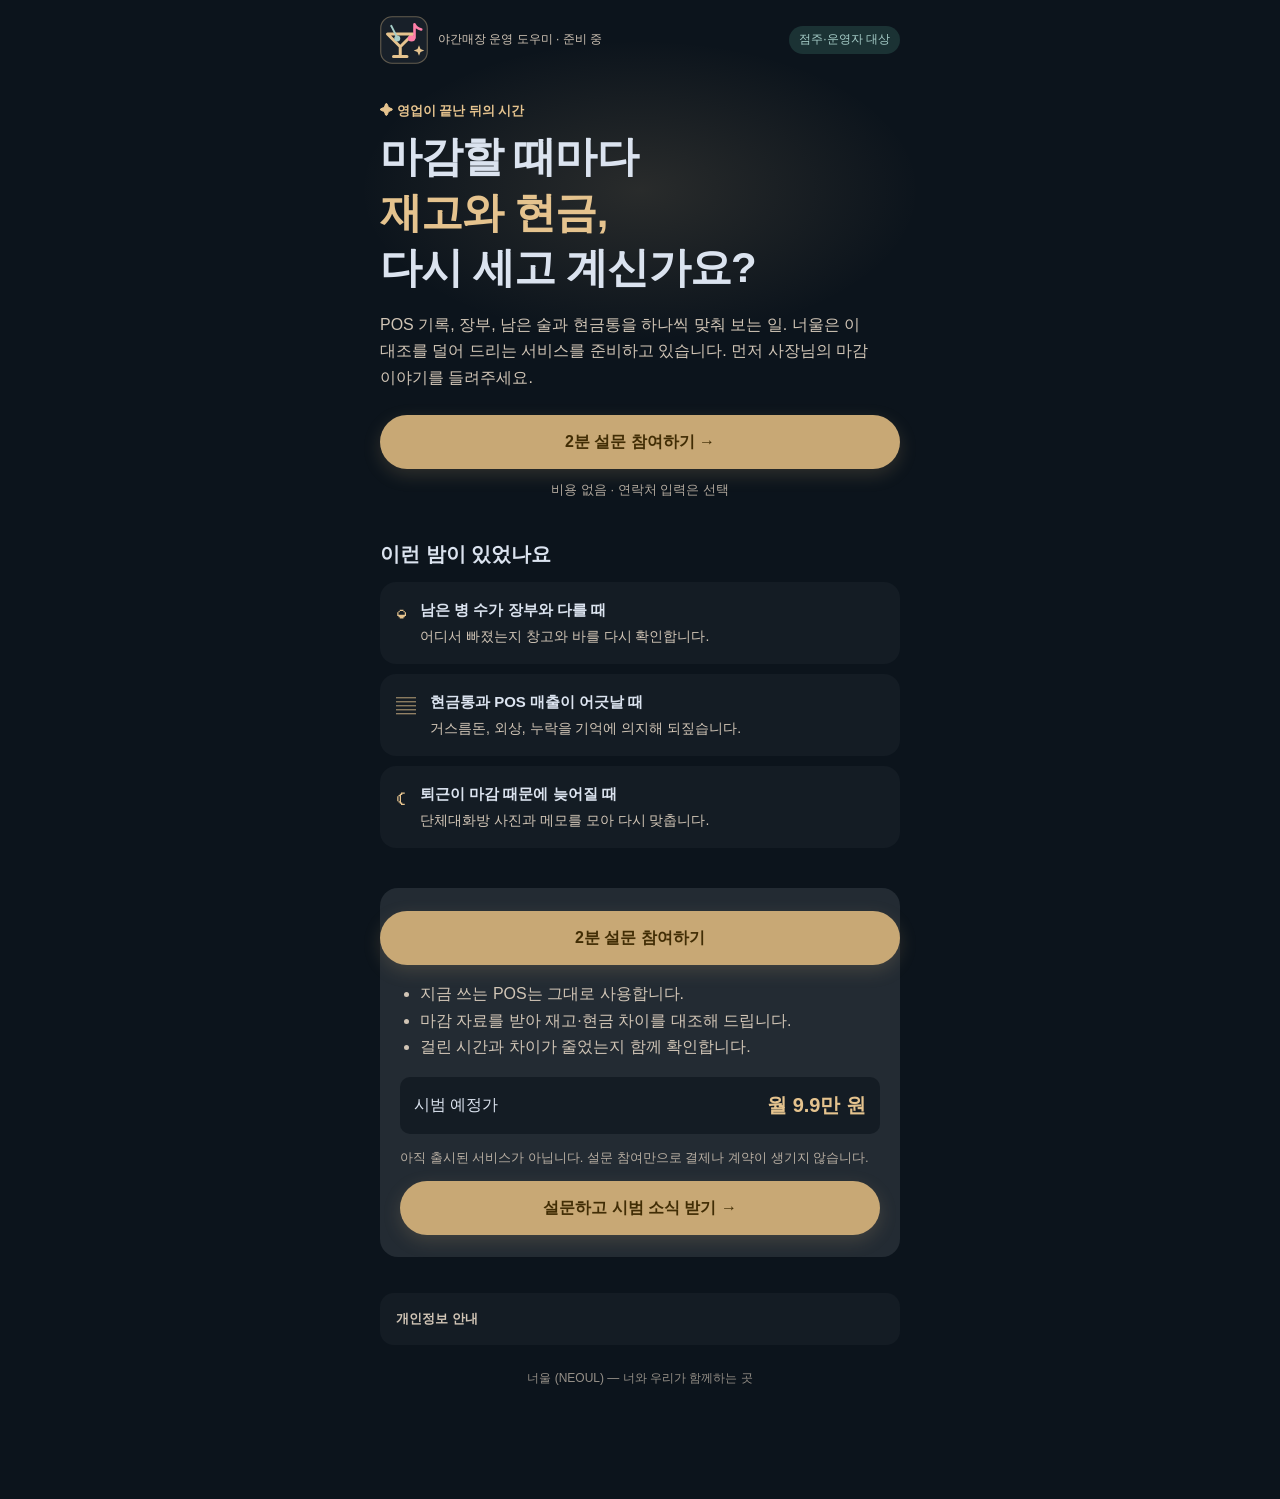
==== index.html @ 730c5564 "Shorten survey to seven questions Co-Authored-By: Claude Sonnet 5.5 <noreply@anthropic.com>" ====
<!doctype html>
<html lang="ko">
<head>
  <meta charset="utf-8">
  <meta name="viewport" content="width=device-width, initial-scale=1, viewport-fit=cover">
  <title>너울 | 야간매장 재고·현금 마감 설문</title>
  <meta name="description" content="마감 때마다 재고와 현금을 다시 세는 점주를 위한 2분 설문. 너울이 시범 서비스를 준비합니다.">
  <meta name="theme-color" content="#0c141c">
  <meta property="og:title" content="마감할 때마다 재고와 현금, 다시 세고 계신가요?">
  <meta property="og:description" content="야간매장 점주·운영자를 위한 2분 설문">
  <link rel="icon" href="logo.svg" type="image/svg+xml">
  <link rel="stylesheet" href="styles.css">
</head>
<body>
  <header class="top">
    <div class="brand">
      <img src="logo.svg" alt="너울 로고" width="48" height="48">
      <span>야간매장 운영 도우미 · 준비 중</span>
    </div>
    <span class="badge">점주·운영자 대상</span>
  </header>

  <main>
    <div id="landing">
      <section class="hero">
        <p class="eyebrow">✦ 영업이 끝난 뒤의 시간</p>
        <h1>마감할 때마다<br><em>재고와 현금,</em><br>다시 세고 계신가요?</h1>
        <p class="lead">POS 기록, 장부, 남은 술과 현금통을 하나씩 맞춰 보는 일. 너울은 이 대조를 덜어 드리는 서비스를 준비하고 있습니다. 먼저 사장님의 마감 이야기를 들려주세요.</p>
        <button type="button" class="cta" data-cta="hero">2분 설문 참여하기 →</button>
        <p class="hint">비용 없음 · 연락처 입력은 선택</p>
      </section>

      <section aria-labelledby="pain-title">
        <h2 id="pain-title">이런 밤이 있었나요</h2>
        <ul class="cards">
          <li><span aria-hidden="true">◒</span><div><h3>남은 병 수가 장부와 다를 때</h3><p>어디서 빠졌는지 창고와 바를 다시 확인합니다.</p></div></li>
          <li><span aria-hidden="true">▤</span><div><h3>현금통과 POS 매출이 어긋날 때</h3><p>거스름돈, 외상, 누락을 기억에 의지해 되짚습니다.</p></div></li>
          <li><span aria-hidden="true">☾</span><div><h3>퇴근이 마감 때문에 늦어질 때</h3><p>단체대화방 사진과 메모를 모아 다시 맞춥니다.</p></div></li>
        </ul>
      </section>

      <section class="pilot" aria-labelledby="pilot-title">
        <p class="eyebrow">시범 서비스 계획</p>
        <h2 id="pilot-title">함께 검증할 점주 3곳을 찾습니다</h2>
        <ul>
          <li>지금 쓰는 POS는 그대로 사용합니다.</li>
          <li>마감 자료를 받아 재고·현금 차이를 대조해 드립니다.</li>
          <li>걸린 시간과 차이가 줄었는지 함께 확인합니다.</li>
        </ul>
        <p class="price">시범 예정가 <strong>월 9.9만 원</strong></p>
        <p class="note">아직 출시된 서비스가 아닙니다. 설문 참여만으로 결제나 계약이 생기지 않습니다.</p>
        <button type="button" class="cta" data-cta="bottom">설문하고 시범 소식 받기 →</button>
      </section>
    </div>

    <section id="survey" hidden aria-labelledby="survey-title">
      <button type="button" class="link" id="back-home">← 소개로 돌아가기</button>
      <h2 id="survey-title" tabindex="-1">마감 업무 설문</h2>
      <p class="step-label" id="step-label" aria-live="polite"></p>
      <div class="progress" aria-hidden="true"><i id="progress-bar"></i></div>

      <form id="survey-form" novalidate>
        <fieldset class="step" data-step="1">
          <legend class="sr-only">매장 정보</legend>

          <div class="q" data-required="role">
            <p class="q-title">1. 매장에서 어떤 역할이신가요?</p>
            <div class="options">
              <label><input type="radio" name="role" value="업주">업주</label>
              <label><input type="radio" name="role" value="운영 책임자">운영 책임자</label>
              <label><input type="radio" name="role" value="직원">직원</label>
              <label><input type="radio" name="role" value="손님·기타">손님·기타</label>
            </div>
          </div>

          <div class="q" data-required="venue">
            <p class="q-title">2. 매장 업종은 무엇인가요?</p>
            <div class="options">
              <label><input type="radio" name="venue" value="클럽">클럽</label>
              <label><input type="radio" name="venue" value="나이트">나이트</label>
              <label><input type="radio" name="venue" value="헌팅포차">헌팅포차</label>
              <label><input type="radio" name="venue" value="모던바">모던바</label>
              <label><input type="radio" name="venue" value="혼술바">혼술바</label>
              <label><input type="radio" name="venue" value="기타">기타</label>
            </div>
          </div>

          <div class="q" data-required="pos">
            <p class="q-title">3. POS를 사용하고 계신가요?</p>
            <div class="options">
              <label><input type="radio" name="pos" value="사용">사용</label>
              <label><input type="radio" name="pos" value="미사용">미사용</label>
            </div>
          </div>

          <div class="q" data-required="adult">
            <label class="check"><input type="checkbox" name="adult" value="확인">만 19세 이상입니다. (필수)</label>
          </div>
        </fieldset>

        <fieldset class="step" data-step="2" hidden>
          <legend class="sr-only">마감 업무</legend>

          <div class="q" data-required="frequency">
            <p class="q-title">4. 최근 4주 동안, 재고나 현금이 맞지 않아 다시 확인한 적이 얼마나 있었나요?</p>
            <div class="options">
              <label><input type="radio" name="frequency" value="거의 없음">거의 없음</label>
              <label><input type="radio" name="frequency" value="월 1~3회">월 1~3회</label>
              <label><input type="radio" name="frequency" value="주 1회">주 1회</label>
              <label><input type="radio" name="frequency" value="주 2~3회">주 2~3회</label>
              <label><input type="radio" name="frequency" value="거의 매일">거의 매일</label>
            </div>
          </div>

          <div class="q" data-required="hours">
            <p class="q-title">5. 마감 확인과 재점검에 일주일에 몇 시간을 쓰시나요?</p>
            <div class="options">
              <label><input type="radio" name="hours" value="1시간 미만">1시간 미만</label>
              <label><input type="radio" name="hours" value="1~2시간">1~2시간</label>
              <label><input type="radio" name="hours" value="2~4시간">2~4시간</label>
              <label><input type="radio" name="hours" value="4~7시간">4~7시간</label>
              <label><input type="radio" name="hours" value="7시간 이상">7시간 이상</label>
            </div>
          </div>
        </fieldset>

        <fieldset class="step" data-step="3" hidden>
          <legend class="sr-only">우선순위와 시범 참여</legend>

          <div class="q" data-required="priority">
            <p class="q-title">6. 가장 먼저 해결하고 싶은 문제는 무엇인가요?</p>
            <div class="options column">
              <label><input type="radio" name="priority" value="운영 확인">재고·현금·근무 기록 확인</label>
              <label><input type="radio" name="priority" value="당일 정보 안내">손님에게 당일 자리·메뉴 정보 알리기</label>
              <label><input type="radio" name="priority" value="섭외·단골·교류">출연 섭외·단골 관리·교류 업무</label>
              <label><input type="radio" name="priority" value="없음">딱히 없음</label>
            </div>
          </div>

          <div class="q" data-required="intent">
            <p class="q-title">7. 마감 대조 시범 서비스가 월 9.9만 원이라면?</p>
            <div class="options column">
              <label><input type="radio" name="intent" value="참여 희망">참여하고 싶어요</label>
              <label><input type="radio" name="intent" value="설명 후 결정">설명을 듣고 정할게요</label>
              <label><input type="radio" name="intent" value="가격 낮으면">가격이 더 낮으면 고려할게요</label>
              <label><input type="radio" name="intent" value="의향 없음">의향이 없어요</label>
            </div>
          </div>

          <div class="q contact">
            <p class="q-title">(선택) 20~30분 인터뷰가 가능하면 연락처를 남겨주세요.</p>
            <label for="nickname">호칭</label>
            <input id="nickname" name="nickname" type="text" maxlength="30" autocomplete="nickname">
            <label for="contact">전화번호 또는 이메일</label>
            <input id="contact" name="contact" type="text" maxlength="80">
            <label class="check"><input type="checkbox" name="consent" value="동의">아래 개인정보 안내를 읽었고, 연락처 수집·이용과 국외 저장에 동의합니다.</label>
            <p class="note">연락처를 남기지 않으면 동의하지 않아도 제출할 수 있습니다.</p>
          </div>

          <!-- 자동 입력 봇을 거르는 숨은 칸 -->
          <input class="trap" type="text" name="website" tabindex="-1" autocomplete="off" aria-hidden="true">
        </fieldset>

        <p class="error" id="form-error" role="alert"></p>
        <div class="nav">
          <button type="button" class="ghost" id="prev">이전</button>
          <button type="button" class="cta" id="next">다음</button>
          <button type="submit" class="cta" id="submit">설문 제출하기</button>
        </div>
      </form>

      <div id="done" hidden>
        <h3 id="done-title" tabindex="-1"></h3>
        <p id="done-copy"></p>
      </div>
    </section>

    <details class="privacy">
      <summary>개인정보 안내</summary>
      <dl>
        <dt>수집·이용 목적</dt><dd>마감 업무 실태 조사, 인터뷰 및 시범 서비스 안내</dd>
        <dt>수집 항목</dt><dd>선택: 호칭, 전화번호 또는 이메일. 설문 답변과 방문 기록(임의 식별값, 유입 경로, 클릭 시각)은 이름 없이 저장합니다.</dd>
        <dt>보유 기간</dt><dd>2027년 3월 20일까지 보관 후 파기. 삭제를 요청하면 지체 없이 파기합니다.</dd>
        <dt>동의 거부</dt><dd>연락처 수집에 동의하지 않아도 설문에 참여할 수 있습니다.</dd>
        <dt>국외 저장</dt><dd>Google LLC(미국 등)의 Google 스프레드시트에 인터넷을 통해 전송·저장합니다. 원하지 않으면 연락처를 입력하지 마세요.</dd>
        <dt>운영자·문의</dt><dd>박슬기 · <a href="mailto:lukebayesian@gmail.com">lukebayesian@gmail.com</a></dd>
      </dl>
    </details>
  </main>

  <footer>너울 (NEOUL) — 너와 우리가 함께하는 곳</footer>

  <div class="sticky" id="sticky">
    <button type="button" class="cta" data-cta="sticky">2분 설문 참여하기</button>
  </div>

  <script src="config.js"></script>
  <script src="app.js"></script>
</body>
</html>
---- styles.css ----
/* 색상은 앱의 src/screens/home/home-theme.ts 와 맞춘다. */
:root {
  --background: #0c141c;
  --low: #141c24;
  --raised: #182029;
  --high: #232b33;
  --text: #dbe3ef;
  --muted: #d1c5b6;
  --primary: #e5c38e;
  --primary-deep: #c8a875;
  --on-primary: #412d05;
  --secondary: #a7cec9;
  --error: #ffb4a9;
  color-scheme: dark;
}

* { box-sizing: border-box; }
[hidden] { display: none !important; }

body {
  margin: 0;
  background: var(--background);
  color: var(--text);
  font-family: -apple-system, BlinkMacSystemFont, "Apple SD Gothic Neo", "Noto Sans KR", "Malgun Gothic", sans-serif;
  font-size: 16px;
  line-height: 1.65;
  word-break: keep-all;
  overflow-wrap: anywhere;
}

.top, main, footer { width: 100%; max-width: 560px; margin: 0 auto; padding-left: 20px; padding-right: 20px; }

.top { display: flex; align-items: center; justify-content: space-between; gap: 12px; padding-top: 16px; padding-bottom: 8px; }
.brand { display: flex; align-items: center; gap: 10px; }
.brand img { display: block; flex: none; }
.brand span { color: var(--muted); font-size: 12px; }
.badge { color: var(--secondary); background: #284d4a88; border-radius: 20px; padding: 4px 10px; font-size: 12px; white-space: nowrap; }

section { margin-top: 40px; }
h1 { font-size: clamp(30px, 8.4vw, 42px); line-height: 1.32; margin: 8px 0 16px; letter-spacing: -0.02em; }
h1 em { font-style: normal; color: var(--primary); }
h2 { font-size: 20px; margin: 0 0 14px; line-height: 1.4; }
h3 { font-size: 15px; margin: 0 0 2px; }
.eyebrow { color: var(--primary); font-size: 13px; font-weight: 600; margin: 0 0 8px; }
.lead { color: var(--muted); margin: 0 0 24px; }
.hint, .note { color: var(--muted); font-size: 13px; opacity: 0.85; }
.hint { text-align: center; margin: 10px 0 0; }

.hero { margin-top: 28px; position: relative; isolation: isolate; }
.hero::before {
  content: ""; position: absolute; z-index: -1; inset: -60px -20px auto; height: 300px;
  background: radial-gradient(closest-side, #e5c38e22, transparent);
}

button { font: inherit; cursor: pointer; }
.cta {
  width: 100%; min-height: 54px; border: 0; border-radius: 30px; padding: 12px 20px;
  background: var(--primary-deep); color: var(--on-primary); font-weight: 700;
  box-shadow: 0 6px 18px #c8a87530;
}
.cta:hover { background: var(--primary); }
.cta:disabled { opacity: 0.6; cursor: wait; }
.ghost { flex: none; white-space: nowrap; min-height: 54px;padding: 0 22px; border-radius: 30px; border: 1px solid #ffffff26; background: transparent; color: var(--text); }
.link { background: none; border: 0; color: var(--muted); padding: 8px 0; min-height: 44px; font-size: 14px; }
:focus-visible { outline: 2px solid var(--secondary); outline-offset: 2px; }

.cards { list-style: none; margin: 0; padding: 0; display: grid; gap: 10px; }
.cards li { display: flex; gap: 14px; background: var(--low); border-radius: 16px; padding: 16px; }
.cards span { color: var(--primary); font-size: 20px; }
.cards p { margin: 0; color: var(--muted); font-size: 14px; }

.pilot { background: var(--high); border-radius: 18px; padding: 22px 20px; }
.pilot ul { padding-left: 20px; margin: 0 0 16px; color: var(--muted); }
.price { background: var(--low); border-radius: 10px; padding: 12px 14px; display: flex; justify-content: space-between; align-items: center; margin: 0; }
.price strong { color: var(--primary); font-size: 20px; }

#survey { margin-top: 12px; }
#survey h2:focus, #done h3:focus { outline: none; }
.step-label { color: var(--muted); font-size: 13px; margin: 0 0 6px; }
.progress { height: 4px; background: var(--high); border-radius: 4px; overflow: hidden; }
.progress i { display: block; height: 100%; width: 0; background: var(--primary); transition: width 0.25s; }

fieldset { border: 0; margin: 0; padding: 0; min-width: 0; }
.q { background: var(--low); border: 1px solid transparent; border-radius: 16px; padding: 16px; margin-top: 12px; }
.q.invalid { border-color: var(--error); }
.q-title { display: block; margin: 0 0 12px; font-weight: 600; }
.options { display: flex; flex-wrap: wrap; gap: 8px; }
.options.column { flex-direction: column; }
.options label {
  display: flex; align-items: center; gap: 8px; min-height: 44px; padding: 8px 14px;
  border-radius: 12px; background: var(--raised); border: 1px solid #ffffff14; font-size: 14px; cursor: pointer;
}
.options label:has(input:checked) { border-color: var(--primary); color: var(--primary); background: #e5c38e14; }
input[type="radio"], input[type="checkbox"] { accent-color: var(--primary); width: 18px; height: 18px; flex: none; margin: 0; }
.check { display: flex; align-items: flex-start; gap: 10px; font-size: 14px; min-height: 32px; }
.check input { margin-top: 3px; }

textarea, input[type="text"] {
  width: 100%; background: var(--raised); color: var(--text); border: 1px solid #ffffff1f;
  border-radius: 12px; padding: 12px; font: inherit;
}
.contact > label[for] { display: block; font-size: 13px; color: var(--muted); margin: 8px 0 4px; }
.contact .check { margin-top: 14px; }
.trap { position: absolute; left: -9999px; }
.sr-only { position: absolute; width: 1px; height: 1px; overflow: hidden; clip: rect(0 0 0 0); }

.error { color: var(--error); font-size: 14px; min-height: 22px; margin: 10px 0 4px; }
.nav { display: flex; gap: 10px; }
#done { background: var(--high); border-radius: 18px; padding: 28px 20px; margin-top: 20px; text-align: center; }
#done h3 { color: var(--primary); font-size: 19px; margin-bottom: 8px; }

.privacy { margin-top: 36px; background: var(--low); border-radius: 14px; padding: 4px 16px; font-size: 13px; color: var(--muted); }
.privacy summary { cursor: pointer; min-height: 44px; display: flex; align-items: center; font-weight: 600; }
.privacy dt { color: var(--text); margin-top: 8px; font-weight: 600; }
.privacy dd { margin: 0; }
.privacy a { color: var(--primary); }

footer { text-align: center; color: var(--muted); font-size: 12px; opacity: 0.7; padding-top: 24px; padding-bottom: 110px; }

.sticky {
  position: fixed; left: 0; right: 0; bottom: 0; padding: 10px 20px calc(10px + env(safe-area-inset-bottom));
  background: #141c24ee; border-top: 1px solid #ffffff14; transform: translateY(100%); visibility: hidden;
  transition: transform 0.2s, visibility 0.2s;
}
.sticky.show { transform: none; visibility: visible; }
.sticky .cta { display: block; max-width: 520px; margin: 0 auto; }

@media (prefers-reduced-motion: reduce) { * { transition: none !important; } }
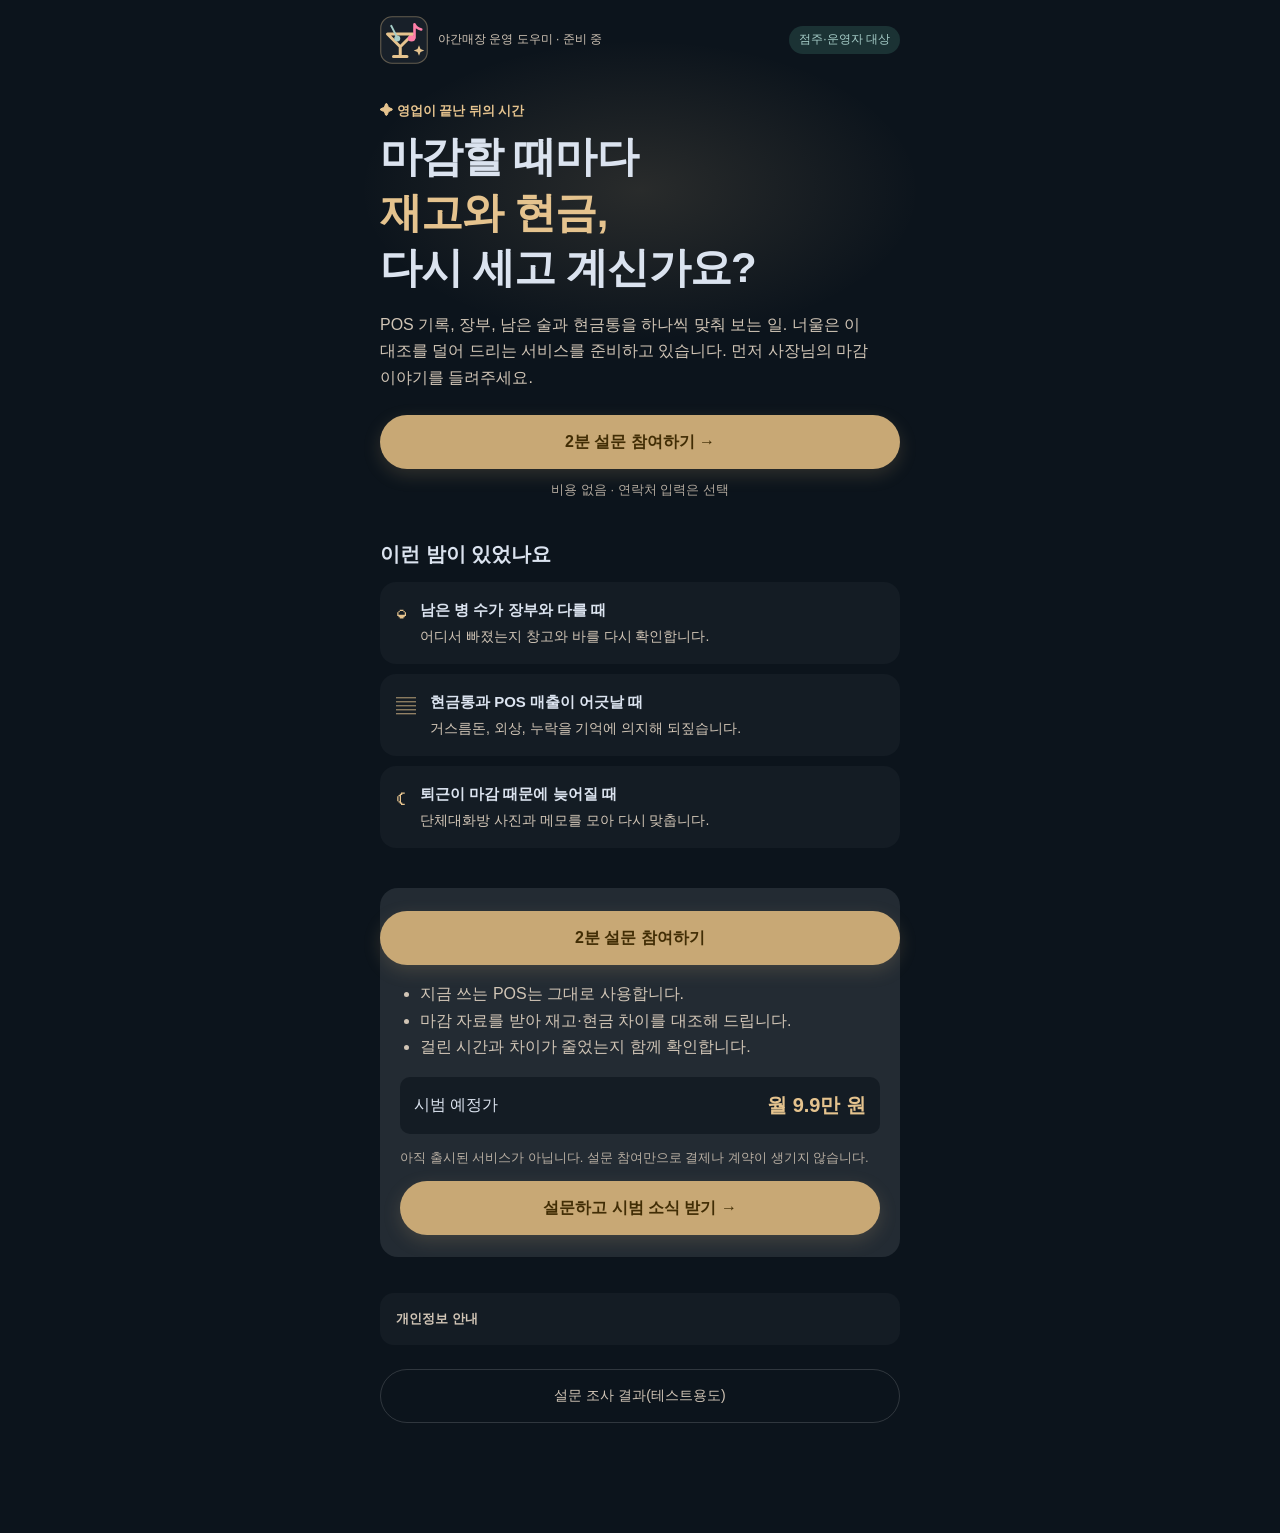
==== commit 51557e1a: "Add test results button and remove footer line Co-Authored-By: Claude Sonnet 5.5 <noreply@anthropic." ====
--- a/index.html
+++ b/index.html
@@ -179,7 +179,7 @@
       <summary>개인정보 안내</summary>
       <dl>
         <dt>수집·이용 목적</dt><dd>마감 업무 실태 조사, 인터뷰 및 시범 서비스 안내</dd>
-        <dt>수집 항목</dt><dd>선택: 호칭, 전화번호 또는 이메일. 설문 답변과 방문 기록(임의 식별값, 유입 경로, 클릭 시각)은 이름 없이 저장합니다.</dd>
+        <dt>수집 항목</dt><dd>선택: 호칭, 전화번호 또는 이메일. 설문 답변과 방문 기록(임의 식별값, 유입 경로, 클릭 시각)은 이름 없이 저장합니다. 테스트 기간에는 선택형 답변의 합계를 이 페이지에 공개합니다(연락처와 직접 쓴 글은 제외).</dd>
         <dt>보유 기간</dt><dd>2027년 3월 20일까지 보관 후 파기. 삭제를 요청하면 지체 없이 파기합니다.</dd>
         <dt>동의 거부</dt><dd>연락처 수집에 동의하지 않아도 설문에 참여할 수 있습니다.</dd>
         <dt>국외 저장</dt><dd>Google LLC(미국 등)의 Google 스프레드시트에 인터넷을 통해 전송·저장합니다. 원하지 않으면 연락처를 입력하지 마세요.</dd>
@@ -188,7 +188,10 @@
     </details>
   </main>
 
-  <footer>너울 (NEOUL) — 너와 우리가 함께하는 곳</footer>
+  <footer>
+    <button type="button" class="ghost results-toggle" id="results-toggle" aria-expanded="false" aria-controls="results">설문 조사 결과(테스트용도)</button>
+    <section id="results" hidden aria-live="polite"></section>
+  </footer>
 
   <div class="sticky" id="sticky">
     <button type="button" class="cta" data-cta="sticky">2분 설문 참여하기</button>
--- a/styles.css
+++ b/styles.css
@@ -115,7 +115,14 @@
 .privacy dd { margin: 0; }
 .privacy a { color: var(--primary); }
 
-footer { text-align: center; color: var(--muted); font-size: 12px; opacity: 0.7; padding-top: 24px; padding-bottom: 110px; }
+footer { padding-top: 24px; padding-bottom: 110px; }
+.results-toggle { display: block; width: 100%; color: var(--muted); font-size: 14px; }
+#results { margin-top: 12px; background: var(--low); border-radius: 14px; padding: 16px; font-size: 14px; }
+#results h3 { margin: 18px 0 6px; font-size: 14px; }
+#results p { margin: 0; color: var(--muted); }
+.result-row { display: flex; justify-content: space-between; gap: 12px; color: var(--muted); }
+.result-bar { height: 6px; margin: 2px 0 8px; background: var(--high); border-radius: 6px; overflow: hidden; }
+.result-bar i { display: block; height: 100%; background: var(--primary); }
 
 .sticky {
   position: fixed; left: 0; right: 0; bottom: 0; padding: 10px 20px calc(10px + env(safe-area-inset-bottom));
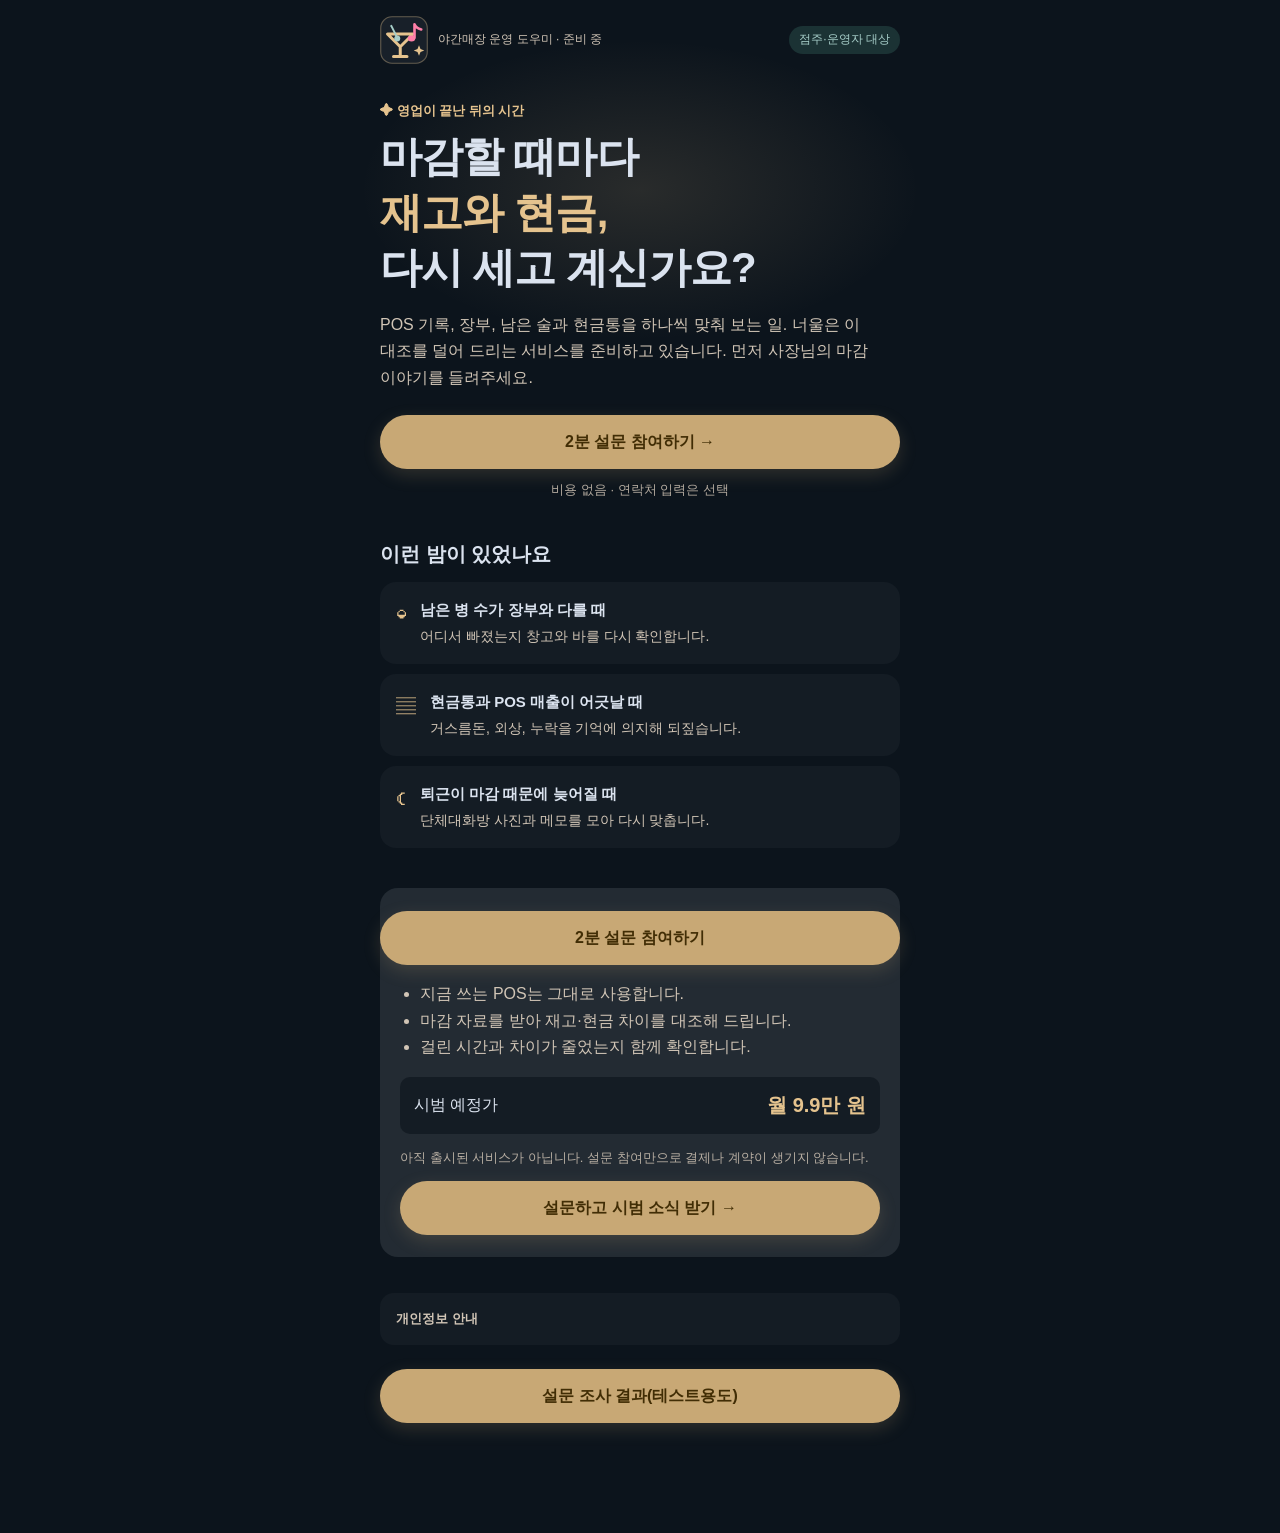
==== commit bfb07492: "Show survey results in a popup table Co-Authored-By: Claude Sonnet 5.5 <noreply@anthropic.com>" ====
--- a/index.html
+++ b/index.html
@@ -9,7 +9,7 @@
   <meta property="og:title" content="마감할 때마다 재고와 현금, 다시 세고 계신가요?">
   <meta property="og:description" content="야간매장 점주·운영자를 위한 2분 설문">
   <link rel="icon" href="logo.svg" type="image/svg+xml">
-  <link rel="stylesheet" href="styles.css">
+  <link rel="stylesheet" href="styles.css?v=4">
 </head>
 <body>
   <header class="top">
@@ -189,15 +189,22 @@
   </main>
 
   <footer>
-    <button type="button" class="ghost results-toggle" id="results-toggle" aria-expanded="false" aria-controls="results">설문 조사 결과(테스트용도)</button>
-    <section id="results" hidden aria-live="polite"></section>
+    <button type="button" class="cta results-toggle" id="results-toggle" aria-haspopup="dialog">설문 조사 결과(테스트용도)</button>
   </footer>
+
+  <dialog id="results-dialog" aria-labelledby="results-title">
+    <div class="dialog-head">
+      <h2 id="results-title">설문 조사 결과(테스트용도)</h2>
+      <button type="button" class="link" id="results-close">닫기 ✕</button>
+    </div>
+    <div class="dialog-body" id="results" aria-live="polite"></div>
+  </dialog>
 
   <div class="sticky" id="sticky">
     <button type="button" class="cta" data-cta="sticky">2분 설문 참여하기</button>
   </div>
 
-  <script src="config.js"></script>
-  <script src="app.js"></script>
+  <script src="config.js?v=4"></script>
+  <script src="app.js?v=4"></script>
 </body>
 </html>
--- a/styles.css
+++ b/styles.css
@@ -116,13 +116,23 @@
 .privacy a { color: var(--primary); }
 
 footer { padding-top: 24px; padding-bottom: 110px; }
-.results-toggle { display: block; width: 100%; color: var(--muted); font-size: 14px; }
-#results { margin-top: 12px; background: var(--low); border-radius: 14px; padding: 16px; font-size: 14px; }
-#results h3 { margin: 18px 0 6px; font-size: 14px; }
-#results p { margin: 0; color: var(--muted); }
-.result-row { display: flex; justify-content: space-between; gap: 12px; color: var(--muted); }
-.result-bar { height: 6px; margin: 2px 0 8px; background: var(--high); border-radius: 6px; overflow: hidden; }
-.result-bar i { display: block; height: 100%; background: var(--primary); }
+.results-toggle { display: block; }
+dialog {
+  width: min(560px, calc(100% - 24px)); max-height: 85vh; padding: 0; overflow: hidden;
+  border: 1px solid #ffffff1f; border-radius: 18px; background: var(--low); color: var(--text);
+}
+dialog[open] { display: flex; flex-direction: column; }
+dialog::backdrop { background: #000000b3; }
+.dialog-head { display: flex; align-items: center; justify-content: space-between; gap: 8px; padding: 8px 16px; border-bottom: 1px solid #ffffff14; }
+.dialog-head h2 { margin: 0; font-size: 16px; }
+.dialog-head .link { flex: none; }
+.dialog-body { overflow-y: auto; padding: 12px 16px 20px; font-size: 14px; }
+.dialog-body p { margin: 0 0 12px; color: var(--muted); }
+.dialog-body table { width: 100%; border-collapse: collapse; }
+.dialog-body th, .dialog-body td { padding: 7px 8px; border: 1px solid #ffffff1f; text-align: right; }
+.dialog-body th:first-child, .dialog-body td:first-child { text-align: left; }
+.dialog-body thead th { background: var(--high); white-space: nowrap; }
+.dialog-body th.question { background: var(--raised); color: var(--primary); text-align: left; }
 
 .sticky {
   position: fixed; left: 0; right: 0; bottom: 0; padding: 10px 20px calc(10px + env(safe-area-inset-bottom));
